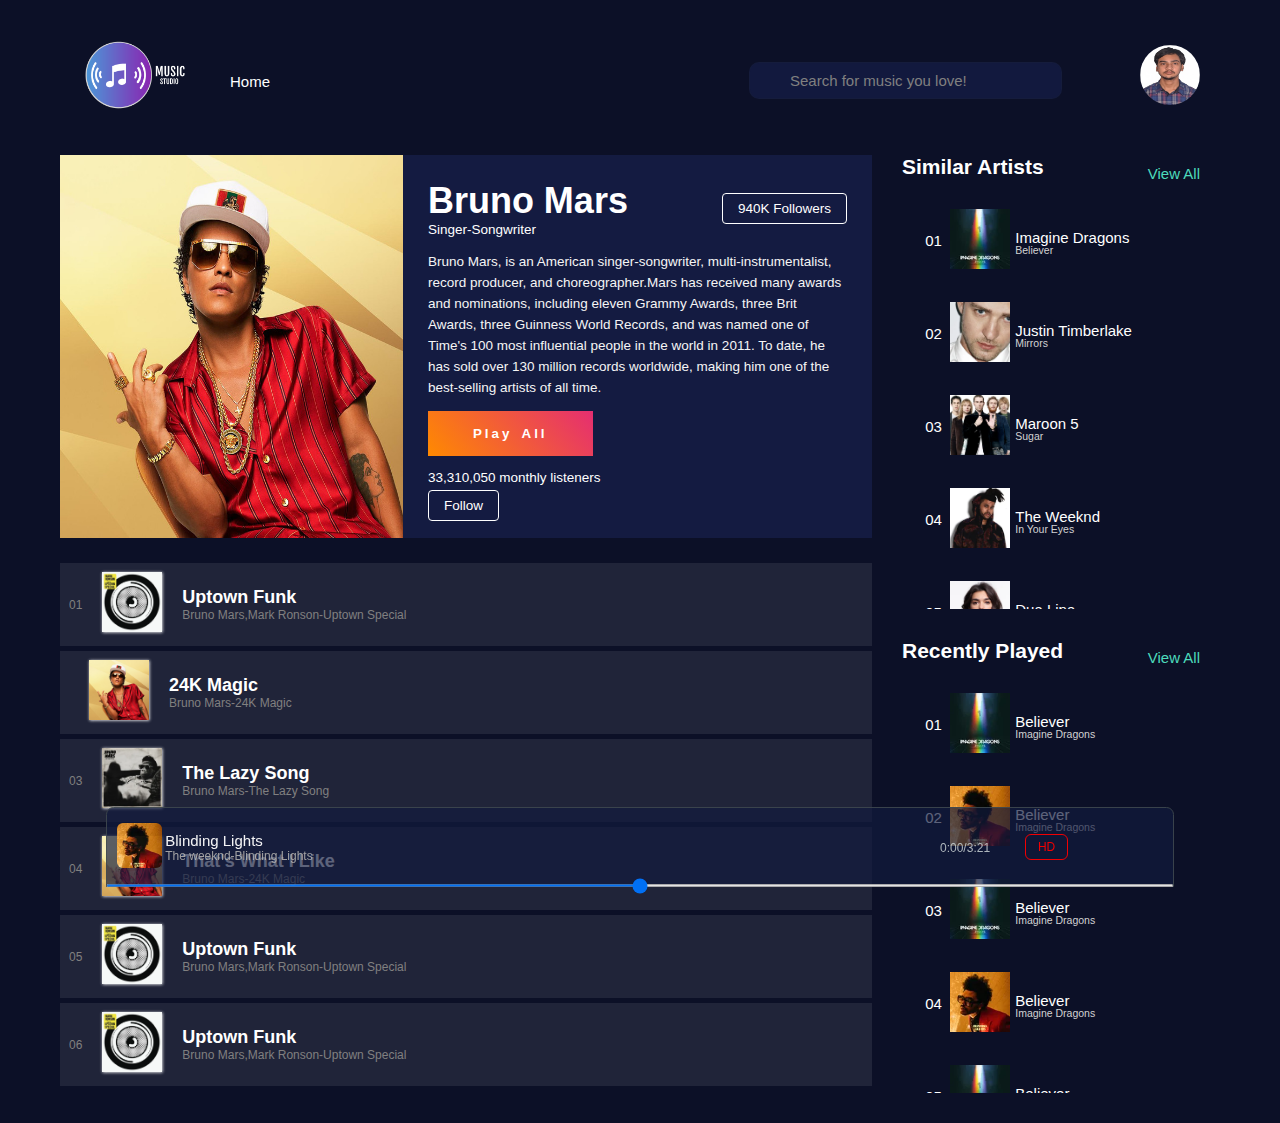
==== artist.html @ b2ff42dd "final-commit" ====
<!DOCTYPE html>
<html lang="en">

<head>
  <meta charset="UTF-8" />
  <meta name="viewport" content="width=device-width, initial-scale=1.0 minimum-scale=1.0" />
  <link rel="stylesheet" href="https://use.fontawesome.com/releases/v5.7.1/css/all.css"
    integrity="sha384-fnmOCqbTlWIlj8LyTjo7mOUStjsKC4pOpQbqyi7RrhN7udi9RwhKkMHpvLbHG9Sr" crossorigin="anonymous" />
  <link rel="stylesheet" href="artistStyle.css" />

  <title>Artist Page</title>
</head>

<body>
  <header>
    <nav>
      <div class="nav-main">
        <div class="nav-content">
          <div class="nav-first-item">
            <div class="nav-logo">
              <a href="./home.html">
                <img src="./assets/logomain.png" alt="" /></a>
            </div>
            <div class="nav-favour">
              <a href="./home.html">Home</a>
            </div>
          </div>
          <div class="nav-second-item">
            <div class="nav-search">
              <div class="search-magnify-icon">
                <i class="fas fa-search"></i>
              </div>
              <div class="search-microphone-icon">
                <i class="fas fa-microphone"></i>
              </div>
              <input type="text" placeholder="Search for music you love!" />
            </div>
            <div class="nav-notify"><i class="fas fa-bell"></i></div>
            <div class="nav-profile">
              <img src="./assets/profile.JPG" alt="" />
            </div>

          </div>
        </div>
      </div>
    </nav>
  </header>
  <div class="main-content">
    <main>

      <section class="main-carousel">

        <div class="artist-container">
          <div class="artist-image-container">
            <img src="./assets/brunoposter.jpeg" alt="">
          </div>

          <div class="artist-info-container">
            <div class="artist-info">
              <div class="artist-heading">
                <h1>Bruno Mars</h1>
                <span>Singer-Songwriter</span>
              </div>
              <div class="artist-follow">
                <span>940K Followers</span>
              </div>

            </div>
            <p>Bruno Mars, is an American singer-songwriter, multi-instrumentalist, record producer, and
              choreographer.Mars has received many awards and nominations, including eleven Grammy Awards, three Brit
              Awards, three
              Guinness World Records, and was named one of Time's 100 most influential people in the world in 2011.
              To date, he has sold over 130 million records worldwide,
              making him one of the best-selling artists of all time.</p>

            <div class="artist-start">
              <div class="play-artist">
                <button type="submit">Play All</button>
                <p>33,310,050 monthly listeners</p>
              </div>
              <div class="follow-btn">
                <span>Follow</span>
              </div>

            </div>


          </div>
        </div>






      </section>
      <div class="scroll">
        <section class="music-list">

          <div class="music-list-container">
            <ul>
              <li>
                <div class="music-item-container">
                  <div class="song-no">
                    <span>01</span>
                  </div>
                  <div class="poster">
                    <img src="./assets/uptown.jpeg" alt="">
                  </div>
                  <div class="info">
                    <h4>Uptown Funk</h4>
                    <p>Bruno Mars,Mark Ronson-Uptown Special</p>
                  </div>
                  <div class="artist-use">

                    <span>
                      <i class="far fa-heart"></i>
                    </span>
                    <span>
                      <i class="fas fa-plus"></i>
                    </span>
                    <span>
                      <i class="fas fa-download"></i>
                    </span>

                  </div>
                </div>
              </li>

              <li>
                <div class="music-item-container">
                  <div class="song-no">
                    <span><i class="fas fa-pause"></i></span>
                  </div>
                  <div class="poster">
                    <img src="./assets/brunoposter.jpeg" alt="">
                  </div>
                  <div class="info">
                    <h4>24K Magic</h4>
                    <p>Bruno Mars-24K Magic</p>
                  </div>
                  <div class="artist-use">

                    <span>
                      <i class="far fa-heart"></i>
                    </span>
                    <span>
                      <i class="fas fa-plus"></i>
                    </span>
                    <span>
                      <i class="fas fa-download"></i>
                    </span>

                  </div>
                </div>
              </li>

              <li>
                <div class="music-item-container">
                  <div class="song-no">
                    <span>03</span>
                  </div>
                  <div class="poster">
                    <img src="./assets/lazy.jpeg" alt="">
                  </div>
                  <div class="info">
                    <h4>The Lazy Song</h4>
                    <p>Bruno Mars-The Lazy Song</p>
                  </div>
                  <div class="artist-use">

                    <span>
                      <i class="far fa-heart"></i>
                    </span>
                    <span>
                      <i class="fas fa-plus"></i>
                    </span>
                    <span>
                      <i class="fas fa-download"></i>
                    </span>

                  </div>
                </div>
              </li>
              <li>
                <div class="music-item-container">
                  <div class="song-no">
                    <span>04</span>
                  </div>
                  <div class="poster">
                    <img src="./assets/brunoposter.jpeg" alt="">
                  </div>
                  <div class="info">
                    <h4>That's What I Like</h4>
                    <p>Bruno Mars-24K Magic</p>
                  </div>
                  <div class="artist-use">

                    <span>
                      <i class="far fa-heart"></i>
                    </span>
                    <span>
                      <i class="fas fa-plus"></i>
                    </span>
                    <span>
                      <i class="fas fa-download"></i>
                    </span>

                  </div>
                </div>
              </li>
              <li>
                <div class="music-item-container">
                  <div class="song-no">
                    <span>05</span>
                  </div>
                  <div class="poster">
                    <img src="./assets/uptown.jpeg" alt="">
                  </div>
                  <div class="info">
                    <h4>Uptown Funk</h4>
                    <p>Bruno Mars,Mark Ronson-Uptown Special</p>
                  </div>
                  <div class="artist-use">

                    <span>
                      <i class="far fa-heart"></i>
                    </span>
                    <span>
                      <i class="fas fa-plus"></i>
                    </span>
                    <span>
                      <i class="fas fa-download"></i>
                    </span>

                  </div>
                </div>
              </li>
              <li>
                <div class="music-item-container">
                  <div class="song-no">
                    <span>06</span>
                  </div>
                  <div class="poster">
                    <img src="./assets/uptown.jpeg" alt="">
                  </div>
                  <div class="info">
                    <h4>Uptown Funk</h4>
                    <p>Bruno Mars,Mark Ronson-Uptown Special</p>
                  </div>
                  <div class="artist-use">

                    <span>
                      <i class="far fa-heart"></i>
                    </span>
                    <span>
                      <i class="fas fa-plus"></i>
                    </span>
                    <span>
                      <i class="fas fa-download"></i>
                    </span>

                  </div>
                </div>
              </li>
              <li>
                <div class="music-item-container">
                  <div class="song-no">
                    <span>07</span>
                  </div>
                  <div class="poster">
                    <img src="./assets/uptown.jpeg" alt="">
                  </div>
                  <div class="info">
                    <h4>Uptown Funk</h4>
                    <p>Bruno Mars,Mark Ronson-Uptown Special</p>
                  </div>
                  <div class="artist-use">

                    <span>
                      <i class="far fa-heart"></i>
                    </span>
                    <span>
                      <i class="fas fa-plus"></i>
                    </span>
                    <span>
                      <i class="fas fa-download"></i>
                    </span>

                  </div>
                </div>
              </li>
              <li>
                <div class="music-item-container">
                  <div class="song-no">
                    <span>08</span>
                  </div>
                  <div class="poster">
                    <img src="./assets/uptown.jpeg" alt="">
                  </div>
                  <div class="info">
                    <h4>Uptown Funk</h4>
                    <p>Bruno Mars,Mark Ronson-Uptown Special</p>
                  </div>
                  <div class="artist-use">

                    <span>
                      <i class="far fa-heart"></i>
                    </span>
                    <span>
                      <i class="fas fa-plus"></i>
                    </span>
                    <span>
                      <i class="fas fa-download"></i>
                    </span>

                  </div>
                </div>
              </li>
              <li>
                <div class="music-item-container">
                  <div class="song-no">
                    <span>09</span>
                  </div>
                  <div class="poster">
                    <img src="./assets/uptown.jpeg" alt="">
                  </div>
                  <div class="info">
                    <h4>Uptown Funk</h4>
                    <p>Bruno Mars,Mark Ronson-Uptown Special</p>
                  </div>
                  <div class="artist-use">

                    <span>
                      <i class="far fa-heart"></i>
                    </span>
                    <span>
                      <i class="fas fa-plus"></i>
                    </span>
                    <span>
                      <i class="fas fa-download"></i>
                    </span>

                  </div>
                </div>
              </li>
              <li>
                <div class="music-item-container">
                  <div class="song-no">
                    <span>10</span>
                  </div>
                  <div class="poster">
                    <img src="./assets/uptown.jpeg" alt="">
                  </div>
                  <div class="info">
                    <h4>Uptown Funk</h4>
                    <p>Bruno Mars,Mark Ronson-Uptown Special</p>
                  </div>
                  <div class="artist-use">

                    <span>
                      <i class="far fa-heart"></i>
                    </span>
                    <span>
                      <i class="fas fa-plus"></i>
                    </span>
                    <span>
                      <i class="fas fa-download"></i>
                    </span>

                  </div>
                </div>
              </li>
              <li>
                <div class="music-item-container">
                  <div class="song-no">
                    <span>11</span>
                  </div>
                  <div class="poster">
                    <img src="./assets/uptown.jpeg" alt="">
                  </div>
                  <div class="info">
                    <h4>Uptown Funk</h4>
                    <p>Bruno Mars,Mark Ronson-Uptown Special</p>
                  </div>
                  <div class="artist-use">

                    <span>
                      <i class="far fa-heart"></i>
                    </span>
                    <span>
                      <i class="fas fa-plus"></i>
                    </span>
                    <span>
                      <i class="fas fa-download"></i>
                    </span>

                  </div>
                </div>
              </li>
              <li>
                <div class="music-item-container">
                  <div class="song-no">
                    <span>12</span>
                  </div>
                  <div class="poster">
                    <img src="./assets/uptown.jpeg" alt="">
                  </div>
                  <div class="info">
                    <h4>Uptown Funk</h4>
                    <p>Bruno Mars,Mark Ronson-Uptown Special</p>
                  </div>
                  <div class="artist-use">

                    <span>
                      <i class="far fa-heart"></i>
                    </span>
                    <span>
                      <i class="fas fa-plus"></i>
                    </span>
                    <span>
                      <i class="fas fa-download"></i>
                    </span>

                  </div>
                </div>
              </li>
              <li>
                <div class="music-item-container">
                  <div class="song-no">
                    <span>13</span>
                  </div>
                  <div class="poster">
                    <img src="./assets/uptown.jpeg" alt="">
                  </div>
                  <div class="info">
                    <h4>Uptown Funk</h4>
                    <p>Bruno Mars,Mark Ronson-Uptown Special</p>
                  </div>
                  <div class="artist-use">

                    <span>
                      <i class="far fa-heart"></i>
                    </span>
                    <span>
                      <i class="fas fa-plus"></i>
                    </span>
                    <span>
                      <i class="fas fa-download"></i>
                    </span>

                  </div>
                </div>
              </li>
              <li>
                <div class="music-item-container">
                  <div class="song-no">
                    <span>14</span>
                  </div>
                  <div class="poster">
                    <img src="./assets/uptown.jpeg" alt="">
                  </div>
                  <div class="info">
                    <h4>Uptown Funk</h4>
                    <p>Bruno Mars,Mark Ronson-Uptown Special</p>
                  </div>
                  <div class="artist-use">

                    <span>
                      <i class="far fa-heart"></i>
                    </span>
                    <span>
                      <i class="fas fa-plus"></i>
                    </span>
                    <span>
                      <i class="fas fa-download"></i>
                    </span>

                  </div>
                </div>
              </li>

            </ul>

          </div>
        </section>
      </div>
    </main>

    <aside>
      <section class="music-queue">
        <div class="queue-container">
          <div class="queue-heading">Similar Artists</div>
          <div class="queue-sub-heading">
            <span>View All</span>
            <span id="queue-menu"><i class="fas fa-chevron-down"></i></span>
            <div class="queue-options">
              <ul>
                <li><span>Playlists</span></li>
                <li><span>Favourite Songs</span></li>
              </ul>
            </div>
          </div>

          <div class="queue-cards-container">
            <ul>
              <li>
                <div class="card-item-container">
                  <div class="card-first-part">
                    <span>01</span>
                    <span><img src="./assets/player1.jpeg" alt="" /></span>
                    <span class="title">Imagine Dragons</span>
                    <span class="sub-title">Believer</span>
                  </div>
                  <div class="card-second-part">
                    <span class="like"><i class="fas fa-ellipsis-h"></i></span>
                  </div>
                </div>
              </li>
              <li>
                <div class="card-item-container">
                  <div class="card-first-part">
                    <span>02</span>
                    <span><img src="./assets/artist8.jpeg" alt="" /></span>
                    <span class="title">Justin Timberlake</span>
                    <span class="sub-title">Mirrors</span>
                  </div>
                  <div class="card-second-part">
                    <span class="like"><i class="fas fa-ellipsis-h"></i></span>
                  </div>
                </div>
              </li>
              <li>
                <div class="card-item-container">
                  <div class="card-first-part">
                    <span>03</span>
                    <span><img src="./assets/maroon.jpeg" alt="" /></span>
                    <span class="title">Maroon 5</span>
                    <span class="sub-title">Sugar</span>
                  </div>
                  <div class="card-second-part">
                    <span class="like"><i class="fas fa-ellipsis-h"></i></span>
                  </div>
                </div>
              </li>
              <li>
                <div class="card-item-container">
                  <div class="card-first-part">
                    <span>04</span>
                    <span><img src="./assets/weekend.jpeg" alt="" /></span>
                    <span class="title">The Weeknd</span>
                    <span class="sub-title">In Your Eyes</span>
                  </div>
                  <div class="card-second-part">
                    <span class="like"><i class="fas fa-ellipsis-h"></i></span>
                  </div>
                </div>
              </li>
              <li>
                <div class="card-item-container">
                  <div class="card-first-part">
                    <span>05</span>
                    <span><img src="./assets/dua.jpeg" alt="" /></span>
                    <span class="title">Dua Lipa</span>
                    <span class="sub-title">One Kiss</span>
                  </div>
                  <div class="card-second-part">
                    <span class="like"><i class="fas fa-ellipsis-h"></i></span>
                  </div>
                </div>
              </li>
              <li>
                <div class="card-item-container">
                  <div class="card-first-part">
                    <span>05</span>
                    <span><img src="./assets/player1.jpeg" alt="" /></span>
                    <span class="title">Believer</span>
                    <span class="sub-title">Imagine Dragons</span>
                  </div>
                  <div class="card-second-part">
                    <span class="like"><i class="fas fa-ellipsis-h"></i></span>
                  </div>
                </div>
              </li>
              <li>
                <div class="card-item-container">
                  <div class="card-first-part">
                    <span>05</span>
                    <span><img src="./assets/player1.jpeg" alt="" /></span>
                    <span class="title">Believer</span>
                    <span class="sub-title">Imagine Dragons</span>
                  </div>
                  <div class="card-second-part">
                    <span class="like"><i class="fas fa-ellipsis-h"></i></i></span>
                  </div>
                </div>
              </li>
              <li>
                <div class="card-item-container">
                  <div class="card-first-part">
                    <span>05</span>
                    <span><img src="./assets/player1.jpeg" alt="" /></span>
                    <span class="title">Believer</span>
                    <span class="sub-title">Imagine Dragons</span>
                  </div>
                  <div class="card-second-part">
                    <span class="like"><i class="fas fa-ellipsis-h"></i></span>
                  </div>
                </div>
              </li>
            </ul>
          </div>
        </div>

        <div class="queue-container">
          <div class="queue-heading">Recently Played</div>
          <div class="queue-sub-heading">
            <span>View All</span>
            <span id="queue-menu"><i class="fas fa-chevron-down"></i></span>
            <div class="queue-options">
              <ul>
                <li><span>Playlists</span></li>
                <li><span>Favourite Songs</span></li>
              </ul>
            </div>
          </div>

          <div class="queue-cards-container">
            <ul>
              <li>
                <div class="card-item-container">
                  <div class="card-first-part">
                    <span>01</span>
                    <span><img src="./assets/player1.jpeg" alt="" /></span>
                    <span class="title">Believer</span>
                    <span class="sub-title">Imagine Dragons</span>
                  </div>
                  <div class="card-second-part">
                    <span class="like"><i class="far fa-heart"></i></span>
                  </div>
                </div>
              </li>
              <li>
                <div class="card-item-container">
                  <div class="card-first-part">
                    <span>02</span>
                    <span><img src="./assets/player2.jpeg" alt="" /></span>
                    <span class="title">Believer</span>
                    <span class="sub-title">Imagine Dragons</span>
                  </div>
                  <div class="card-second-part">
                    <span class="like"><i class="far fa-heart"></i></span>
                  </div>
                </div>
              </li>
              <li>
                <div class="card-item-container">
                  <div class="card-first-part">
                    <span>03</span>
                    <span><img src="./assets/player1.jpeg" alt="" /></span>
                    <span class="title">Believer</span>
                    <span class="sub-title">Imagine Dragons</span>
                  </div>
                  <div class="card-second-part">
                    <span class="like"><i class="far fa-heart"></i></span>
                  </div>
                </div>
              </li>
              <li>
                <div class="card-item-container">
                  <div class="card-first-part">
                    <span>04</span>
                    <span><img src="./assets/player2.jpeg" alt="" /></span>
                    <span class="title">Believer</span>
                    <span class="sub-title">Imagine Dragons</span>
                  </div>
                  <div class="card-second-part">
                    <span class="like"><i class="far fa-heart"></i></span>
                  </div>
                </div>
              </li>
              <li>
                <div class="card-item-container">
                  <div class="card-first-part">
                    <span>05</span>
                    <span><img src="./assets/player1.jpeg" alt="" /></span>
                    <span class="title">Believer</span>
                    <span class="sub-title">Imagine Dragons</span>
                  </div>
                  <div class="card-second-part">
                    <span class="like"><i class="far fa-heart"></i></span>
                  </div>
                </div>
              </li>
              <li>
                <div class="card-item-container">
                  <div class="card-first-part">
                    <span>05</span>
                    <span><img src="./assets/player1.jpeg" alt="" /></span>
                    <span class="title">Believer</span>
                    <span class="sub-title">Imagine Dragons</span>
                  </div>
                  <div class="card-second-part">
                    <span class="like"><i class="far fa-heart"></i></span>
                  </div>
                </div>
              </li>
              <li>
                <div class="card-item-container">
                  <div class="card-first-part">
                    <span>05</span>
                    <span><img src="./assets/player1.jpeg" alt="" /></span>
                    <span class="title">Believer</span>
                    <span class="sub-title">Imagine Dragons</span>
                  </div>
                  <div class="card-second-part">
                    <span class="like"><i class="far fa-heart"></i></span>
                  </div>
                </div>
              </li>
              <li>
                <div class="card-item-container">
                  <div class="card-first-part">
                    <span>05</span>
                    <span><img src="./assets/player1.jpeg" alt="" /></span>
                    <span class="title">Believer</span>
                    <span class="sub-title">Imagine Dragons</span>
                  </div>
                  <div class="card-second-part">
                    <span class="like"><i class="far fa-heart"></i></span>
                  </div>
                </div>
              </li>
            </ul>
          </div>
        </div>
      </section>
    </aside>

    <div class="music-player" id="dispclick">
      <div class="music-player-container">
        <div class="music-player-start">
          <div class="player-poster">
            <img src="./assets/player2.jpeg" alt="" />
          </div>
          <div class="music-name">
            <span>Blinding Lights</span>
            <span id="ply-music-sb-head">The weeknd-Blinding Lights</span>
          </div>
        </div>
        <div class="music-player-control-container">
          <div class="player-controls">
            <span class="shuffle">
              <i class="fas fa-random"></i>
            </span>
            <span class="previous">
              <i class="fas fa-step-backward"></i>
            </span>
            <span class="pause-player-btn">
              <i class="fas fa-play-circle"></i>
            </span>
            <span class="next">
              <i class="fas fa-step-forward"></i>
            </span>
            <span class="repeat"> </span>
          </div>
        </div>

        <div class="music-player-end">
          <div class="music-duration">
            <span>0:00/3:21</span>
          </div>
          <div class="music-quality">
            <span>HD</span>
          </div>

          <div class="music-volume">
            <input type="range" min="0" max="100" step="1" id="slider" />
            <div class="btn-volume"><i class="fas fa-volume-up"></i></div>
          </div>
          <div class="ply-music-queue">
            <a href="#hidden-playlist">
              <i class="fas fa-list-ul"></i>
            </a>
          </div>
        </div>
      </div>

      <div class="seek-div">
        <input type="range" id="music-progress" class="music-seek-bar" min="0" max="100" />
      </div>
    </div>

    <div class="queue-hidden-playlist" id="hidden-playlist">
      <div class="close-queue">
        <a href="#">
          <i class="far fa-times-circle"></i>
        </a>

      </div>

      <div class="queue-container">
        <div class="queue-heading">Similar Artists</div>
        <div class="queue-sub-heading">
          <span>View All</span>
          <span id="queue-menu"><i class="fas fa-chevron-down"></i></span>
          <div class="queue-options">
            <ul>
              <li><span>Playlists</span></li>
              <li><span>Favourite Songs</span></li>
            </ul>
          </div>
        </div>

        <div class="queue-cards-container">
          <ul>
            <li>
              <div class="card-item-container">
                <div class="card-first-part">
                  <span>01</span>
                  <span><img src="./assets/artist8.jpeg" alt="" /></span>
                  <span class="title">Justin Timberlake</span>
                  <span class="sub-title">Mirrors</span>
                </div>
                <div class="card-second-part">
                  <span class="like"><i class="fas fa-ellipsis-h"></i></span>
                </div>
              </div>
            </li>
            <li>
              <div class="card-item-container">
                <div class="card-first-part">
                  <span>02</span>
                  <span><img src="./assets/player2.jpeg" alt="" /></span>
                  <span class="title">The Weeknd</span>
                  <span class="sub-title">Blinding Lights</span>
                </div>
                <div class="card-second-part">
                  <span class="like"><i class="fas fa-ellipsis-h"></i></span>
                </div>
              </div>
            </li>
            <li>
              <div class="card-item-container">
                <div class="card-first-part">
                  <span>03</span>
                  <span><img src="./assets/player1.jpeg" alt="" /></span>
                  <span class="title">Imagine Dragons</span>
                  <span class="sub-title">Believer</span>
                </div>
                <div class="card-second-part">
                  <span class="like"><i class="fas fa-ellipsis-h"></i></span>
                </div>
              </div>
            </li>
            <li>
              <div class="card-item-container">
                <div class="card-first-part">
                  <span>04</span>
                  <span><img src="./assets/player2.jpeg" alt="" /></span>
                  <span class="title">Believer</span>
                  <span class="sub-title">Imagine Dragons</span>
                </div>
                <div class="card-second-part">
                  <span class="like"><i class="fas fa-ellipsis-h"></i></span>
                </div>
              </div>
            </li>
            <li>
              <div class="card-item-container">
                <div class="card-first-part">
                  <span>05</span>
                  <span><img src="./assets/player1.jpeg" alt="" /></span>
                  <span class="title">Believer</span>
                  <span class="sub-title">Imagine Dragons</span>
                </div>
                <div class="card-second-part">
                  <span class="like"><i class="fas fa-ellipsis-h"></i></span>
                </div>
              </div>
            </li>
            <li>
              <div class="card-item-container">
                <div class="card-first-part">
                  <span>05</span>
                  <span><img src="./assets/player1.jpeg" alt="" /></span>
                  <span class="title">Believer</span>
                  <span class="sub-title">Imagine Dragons</span>
                </div>
                <div class="card-second-part">
                  <span class="like"><i class="fas fa-ellipsis-h"></i></span>
                </div>
              </div>
            </li>
            <li>
              <div class="card-item-container">
                <div class="card-first-part">
                  <span>05</span>
                  <span><img src="./assets/player1.jpeg" alt="" /></span>
                  <span class="title">Believer</span>
                  <span class="sub-title">Imagine Dragons</span>
                </div>
                <div class="card-second-part">
                  <span class="like"><i class="fas fa-ellipsis-h"></i></i></span>
                </div>
              </div>
            </li>
            <li>
              <div class="card-item-container">
                <div class="card-first-part">
                  <span>05</span>
                  <span><img src="./assets/player1.jpeg" alt="" /></span>
                  <span class="title">Believer</span>
                  <span class="sub-title">Imagine Dragons</span>
                </div>
                <div class="card-second-part">
                  <span class="like"><i class="fas fa-ellipsis-h"></i></span>
                </div>
              </div>
            </li>
          </ul>
        </div>
      </div>
      <div class="close-queue">
        <a href="#">
          <i class="far fa-times-circle"></i>
        </a>

      </div>
      <div class="queue-container">
        <div class="queue-heading">Recently Played</div>
        <div class="queue-sub-heading">
          <span>View All</span>
          <span id="queue-menu"><i class="fas fa-chevron-down"></i></span>
          <div class="queue-options">
            <ul>
              <li><span>Playlists</span></li>
              <li><span>Favourite Songs</span></li>
            </ul>
          </div>
        </div>

        <div class="queue-cards-container">
          <ul>
            <li>
              <div class="card-item-container">
                <div class="card-first-part">
                  <span>01</span>
                  <span><img src="./assets/player1.jpeg" alt="" /></span>
                  <span class="title">Believer</span>
                  <span class="sub-title">Imagine Dragons</span>
                </div>
                <div class="card-second-part">
                  <span class="like"><i class="far fa-heart"></i></span>
                </div>
              </div>
            </li>
            <li>
              <div class="card-item-container">
                <div class="card-first-part">
                  <span>02</span>
                  <span><img src="./assets/player2.jpeg" alt="" /></span>
                  <span class="title">Believer</span>
                  <span class="sub-title">Imagine Dragons</span>
                </div>
                <div class="card-second-part">
                  <span class="like"><i class="far fa-heart"></i></span>
                </div>
              </div>
            </li>
            <li>
              <div class="card-item-container">
                <div class="card-first-part">
                  <span>03</span>
                  <span><img src="./assets/player1.jpeg" alt="" /></span>
                  <span class="title">Believer</span>
                  <span class="sub-title">Imagine Dragons</span>
                </div>
                <div class="card-second-part">
                  <span class="like"><i class="far fa-heart"></i></span>
                </div>
              </div>
            </li>
            <li>
              <div class="card-item-container">
                <div class="card-first-part">
                  <span>04</span>
                  <span><img src="./assets/player2.jpeg" alt="" /></span>
                  <span class="title">Believer</span>
                  <span class="sub-title">Imagine Dragons</span>
                </div>
                <div class="card-second-part">
                  <span class="like"><i class="far fa-heart"></i></span>
                </div>
              </div>
            </li>
            <li>
              <div class="card-item-container">
                <div class="card-first-part">
                  <span>05</span>
                  <span><img src="./assets/player1.jpeg" alt="" /></span>
                  <span class="title">Believer</span>
                  <span class="sub-title">Imagine Dragons</span>
                </div>
                <div class="card-second-part">
                  <span class="like"><i class="far fa-heart"></i></span>
                </div>
              </div>
            </li>
            <li>
              <div class="card-item-container">
                <div class="card-first-part">
                  <span>05</span>
                  <span><img src="./assets/player1.jpeg" alt="" /></span>
                  <span class="title">Believer</span>
                  <span class="sub-title">Imagine Dragons</span>
                </div>
                <div class="card-second-part">
                  <span class="like"><i class="far fa-heart"></i></span>
                </div>
              </div>
            </li>
            <li>
              <div class="card-item-container">
                <div class="card-first-part">
                  <span>05</span>
                  <span><img src="./assets/player1.jpeg" alt="" /></span>
                  <span class="title">Believer</span>
                  <span class="sub-title">Imagine Dragons</span>
                </div>
                <div class="card-second-part">
                  <span class="like"><i class="far fa-heart"></i></span>
                </div>
              </div>
            </li>
            <li>
              <div class="card-item-container">
                <div class="card-first-part">
                  <span>05</span>
                  <span><img src="./assets/player1.jpeg" alt="" /></span>
                  <span class="title">Believer</span>
                  <span class="sub-title">Imagine Dragons</span>
                </div>
                <div class="card-second-part">
                  <span class="like"><i class="far fa-heart"></i></span>
                </div>
              </div>
            </li>
          </ul>
        </div>
      </div>
    </div>
</body>

</html>
---- artistStyle.css ----
html {
  font-size: 30px;
}

body {
  margin: 0px 30px;
  padding: 0px 30px;
  font-family: Roboto, sans-serif;
  font-size: 30px;
  box-sizing: border-box;
  background-color: #0c1027;
}

.nav-main {
  height: 85px;
  width: 100%;
  margin-bottom: 70px;
}

.nav-content {
  display: flex;
  align-items: center;
  justify-content: space-between;
}
.nav-first-item {
  display: flex;
  align-items: center;
  justify-content: space-evenly;
}

.nav-second-item {
  display: flex;
  align-items: center;
  justify-content: space-evenly;
}

.main-content {
  display: flex;
  flex-direction: row;
  justify-content: space-evenly;
}

main {
  width: 70%;
  display: flex;
  flex-direction: column;
}

aside {
  width: 30%;
}

.scroll {
  overflow-y: scroll;
}

.scroll::-webkit-scrollbar {
  display: none;
}

.queue-cards-container::-webkit-scrollbar {
  display: none;
}

section {
  margin-bottom: 25px;
}

.main-carousel {
  box-sizing: border-box;
  color: white;
  background-color: #141b41;
  display: flex;
}

.artist-container {
  height: 100%;
  width: 100%;
  display: flex;
}

.artist-image-container {
  flex-basis: 45%;
}

.artist-image-container img {
  height: 100%;
  width: 100%;
}

.artist-info-container {
  display: flex;
  flex-direction: column;
  justify-content: space-around;
  flex-basis: 55%;
  font-size: 0.45rem;
  padding: 25px;
}

.artist-info-container > p {
  color: whitesmoke;
  line-height: 0.7rem;
}

.artist-info {
  display: flex;
  align-items: center;
  justify-content: space-between;
}

.artist-heading {
  display: flex;
  flex-direction: column;
}

.artist-heading h1 {
  margin: 0;

  font-weight: 900;
  font-size: 1.2rem;
}

.artist-follow {
  display: flex;
  border: 1px solid white;
  padding: 7px 15px;
  border-radius: 4px;
}

.artist-start .follow-btn span {
  border: 1px solid white;
  padding: 7px 15px;
  border-radius: 4px;
}

.artist-start .play-artist button {
  border: transparent;

  background: linear-gradient(50deg, #ff8a00, #e52e71);
  padding: 0.5rem 1.5rem;
  color: white;
  font-weight: 600;
  word-spacing: 0.1rem;
  letter-spacing: 0.1rem;
  cursor: pointer;
}

.music-list {
  height: 500px;
  color: white;
  font-size: 0.6rem;
}
.music-list-container ul li {
  background-color: #202439;
  margin-bottom: 5px;
}
.music-list-container ul {
  margin: 0;
  padding: 0;
  list-style: none;
}
.music-item-container {
  display: flex;
  justify-content: space-between;
  align-items: center;
  padding: 0.3rem;
}

.music-item-container .poster img {
  height: 2rem;
  width: 2rem;
  box-shadow: 0 0 3px 0.5px white;
}

.music-item-container .poster,
.song-no {
  margin-right: 20px;
}

.music-item-container .info {
  flex-grow: 1;
}

.music-item-container h4,
.music-item-container p {
  margin: 0px;
}

.music-item-container h4 {
  font-weight: 900;
}

.music-item-container p,
.song-no {
  font-size: 0.4rem;
  color: grey;
}

.music-item-container .artist-use span {
  margin: 10px;
}

.queue-heading {
  color: white;
  margin-left: 30px;
  font-size: 0.7rem;
  font-weight: bold;
  margin-bottom: 15px;
}

.queue-container {
  position: relative;
}

.queue-sub-heading {
  font-size: 0.5rem;
  position: absolute;
  right: 10px;
  top: 10px;
  font-weight: 200;
  color: #4ddbbc;
}

.queue-options {
  background-color: white;
  height: 60px;
  width: 130px;
  position: absolute;
  z-index: 10;
  right: 20px;
  display: none;
  color: black;
}

.queue-options ul {
  list-style: none;
  margin: 5px;
  padding: 0;
}
.queue-options ul li {
  border-bottom: 1px solid grey;
  padding-bottom: 5px;
}

.queue-sub-heading:hover .queue-options {
  display: block;
}

.queue-options ul li:hover {
  background-color: #ddd;
}

#queue-menu {
  margin-left: 10px;
}

.queue-cards-container {
  height: 400px;
  overflow-y: scroll;
  margin-top: 30px;
  margin-bottom: 30px;
}

.card-item-container {
  display: flex;
  flex-wrap: wrap;
  justify-content: space-around;
  margin-bottom: 30px;
}

.queue-cards-container ul {
  list-style: none;
  margin: 0px 0px;
  padding: 0;
}

.card-first-part {
  position: relative;
}

.card-first-part span,
.card-second-part span {
  color: white;
  font-size: 0.5rem;
  vertical-align: middle;
}

.card-first-part .title {
  position: absolute;
  top: 20px;
  left: 90px;
  width: 200%;
}

.card-first-part .sub-title {
  font-size: 0.35rem;
  color: lightgrey;
  position: absolute;
  top: 35px;
  left: 90px;
  width: 100%;
}

.card-second-part {
  margin-left: 50px;
}

.card-first-part img {
  height: 60px;
  width: 60px;
}

.nav-first-item {
  display: flex;
  flex-direction: row;
  align-items: center;
  justify-content: space-between;
}

.nav-logo,
.nav-favour,
.nav-search,
.nav-notify,
.nav-profile {
  margin: 20px;
}
.nav-logo img {
  height: 110px;
  width: 110px;
}

.nav-favour a {
  color: white;
  text-decoration: none;
  font-size: 0.5rem;
  font-weight: 100;
  vertical-align: middle;
}

.nav-second-item {
  display: flex;

  align-items: center;
}

.nav-search {
  position: relative;

  margin-right: 75px;
}

.search-magnify-icon {
  position: absolute;
  vertical-align: middle;
  left: 5px;
}

.search-magnify-icon i {
  color: #f7f5f5;
  font-size: 0.5rem;
}

.search-microphone-icon {
  position: absolute;
  right: -50px;
  vertical-align: middle;
}

.search-microphone-icon i {
  color: #f7f5f5;
  font-size: 0.5rem;
}

.nav-search input {
  border: 1px solid rgba(40, 47, 54, 0.15);
  background-color: #12193e;
  font-size: 0.5rem;
  padding: 0 15px 0 40px;
  outline: none;
  border-radius: 10px;
  height: 35px;
  width: 100%;
  color: white;
}
.nav-search input::placeholder {
  color: grey;
}

.nav-notify {
  color: white;
  font-size: 0.7rem;
}

.nav-profile img {
  height: 2rem;
  width: 2rem;
  margin: auto;
  border-radius: 50%;
}

.music-player {
  position: fixed;
  width: 83.4%;

  z-index: 10;
  margin: 0 auto;
  left: 0;
  right: 0;
  bottom: 13px;
  opacity: 0.95;
  box-sizing: border-box;
}

.music-player-container {
  height: 80px;
  position: relative;
  display: flex;
  justify-content: space-around;
  box-sizing: border-box;
  border-radius: 0.25rem 0.25rem 0 0;
  background-color: rgba(18, 26, 63, 0.72);
  border: 0.5px solid #3d464d;
  font-size: 0.5rem;
  font-weight: 400;
}

.music-player-start {
  position: relative;
  padding: 0px 10px;
  display: flex;
  align-items: center;
  box-sizing: border-box;
  flex-grow: 1;
}

.player-poster img {
  width: 45px;
  height: 45px;
  border-radius: 0.2rem;
}

.music-name {
  color: white;
  margin-left: 3px;
}

#ply-music-sb-head {
  display: block;
  font-size: 0.4rem;
  color: darkgray;
}

.music-player-control-container {
  display: flex;
  justify-content: center;
  align-items: center;
  flex-grow: 2;
}

.player-controls {
  display: flex;
  align-items: center;
}

.music-player-control-container .player-controls .pause-player-btn {
  color: red;
  font-size: 1.5rem;
}

.shuffle,
.previous,
.next {
  color: white;
  font-size: 0.5rem;
  margin: 0 10px;
}

.music-player-end {
  display: flex;
  align-items: center;
  justify-content: space-evenly;
  flex-grow: 1;
}

.music-duration span {
  color: #b7c0c4;
  font-size: 0.4rem;
  vertical-align: middle;
}

.music-quality {
  color: red;
  font-size: 0.4rem;
  border: 0.1px solid red;
  padding: 5px 12px;

  border-radius: 0.2rem;
}

.music-volume {
  position: relative;
}

.music-volume input {
  position: absolute;
  margin: 0;
  padding: 0;
  top: -55px;
  left: -35px;
  display: none;
  border: 5px solid #0c1027;
  transition: 0s;
}

#slider {
  width: 80px;

  transform: rotate(-90deg);
}

.music-volume i {
  color: #b7c0c4;
  font-size: 0.5rem;
}

.music-volume:hover input {
  display: block;
}

.ply-music-queue i {
  vertical-align: middle;

  color: red;
  font-size: 0.5rem;
}

.music-seek-bar {
  position: absolute;
  left: 0px;
  right: 0px;
  bottom: 0;
  width: 100%;
  height: 0.1rem;
  background-color: transparent;
  margin: 0;
  padding: 0;
  cursor: pointer;
}

.queue-hidden-playlist {
  position: fixed;
  margin: auto;
  bottom: 100px;
  height: 72%;
  width: 60%;
  overflow-x: hidden;
  overflow-y: scroll;
  z-index: 100;
  background-color: rgba(18, 26, 63, 0.72);
  display: none;
}

.queue-hidden-playlist::-webkit-scrollbar {
  display: none;
}

#hidden-playlist:target {
  display: block;
}

.close-queue {
  margin: 5px;
}

.close-queue i {
  color: white;
}

.menu {
  background-color: white;
  z-index: 10;
  position: absolute;
  display: none;
  left: -125px;
  transition: all 2s ease;
  font-size: 0.4rem;
}

.menu ul {
  padding: 0px;
  margin: 5px;
  list-style: none;
}

.menu ul li {
  margin-bottom: 15px;
}
.menu li {
  padding-bottom: 5px;
  border-bottom: 1px solid grey;
}

.menu li span {
  margin-left: 5px;
}

.menu-main:hover .menu {
  height: 150px;
  width: 155px;
  display: block;
}

.menu ul li:hover {
  background-color: #ddd;
}

@media only screen and (max-width: 600px) {
  body {
    padding: 0;
    margin: 10px;
  }
  aside {
    display: none;
  }
  main {
    width: 100%;
  }

  .main-poster-item img {
    height: 90%;
    width: 320px;
  }

  .nav-main {
    height: 85px;
    width: 100%;
    margin-bottom: 200px;
  }

  .nav-content {
    flex-wrap: wrap;
    justify-content: space-evenly;
  }

  .music-player-container {
    font-size: 0.4rem;
  }

  .player-poster img {
    width: 40px;
    height: 40px;
  }

  #ply-music-sb-head {
    font-size: 0.3rem;
  }

  .music-player-control-container .player-controls .pause-player-btn {
    font-size: 1rem;
  }

  .music-quality,
  .music-volume,
  .music-duration,
  .shuffle {
    display: none;
  }

  .ply-music-queue i {
    font-size: 0.7rem;
    margin-right: 5px;
  }

  .queue-hidden-playlist {
    height: 60%;
    width: 95%;
  }

  .artist-container {
    flex-direction: column;
  }

  .artist-heading h1 {
    font-size: 1rem;
  }

  .music-list {
    font-size: 0.4rem;
  }

  .music-item-container .poster img {
    height: 1.5rem;
    width: 1.5rem;
  }

  .music-item-container .poster,
  .song-no {
    margin-right: 10px;
  }

  .music-item-container p,
  .song-no {
    font-size: 0.3rem;
  }

  .music-item-container .artist-use span {
    margin: 5px;
  }
}
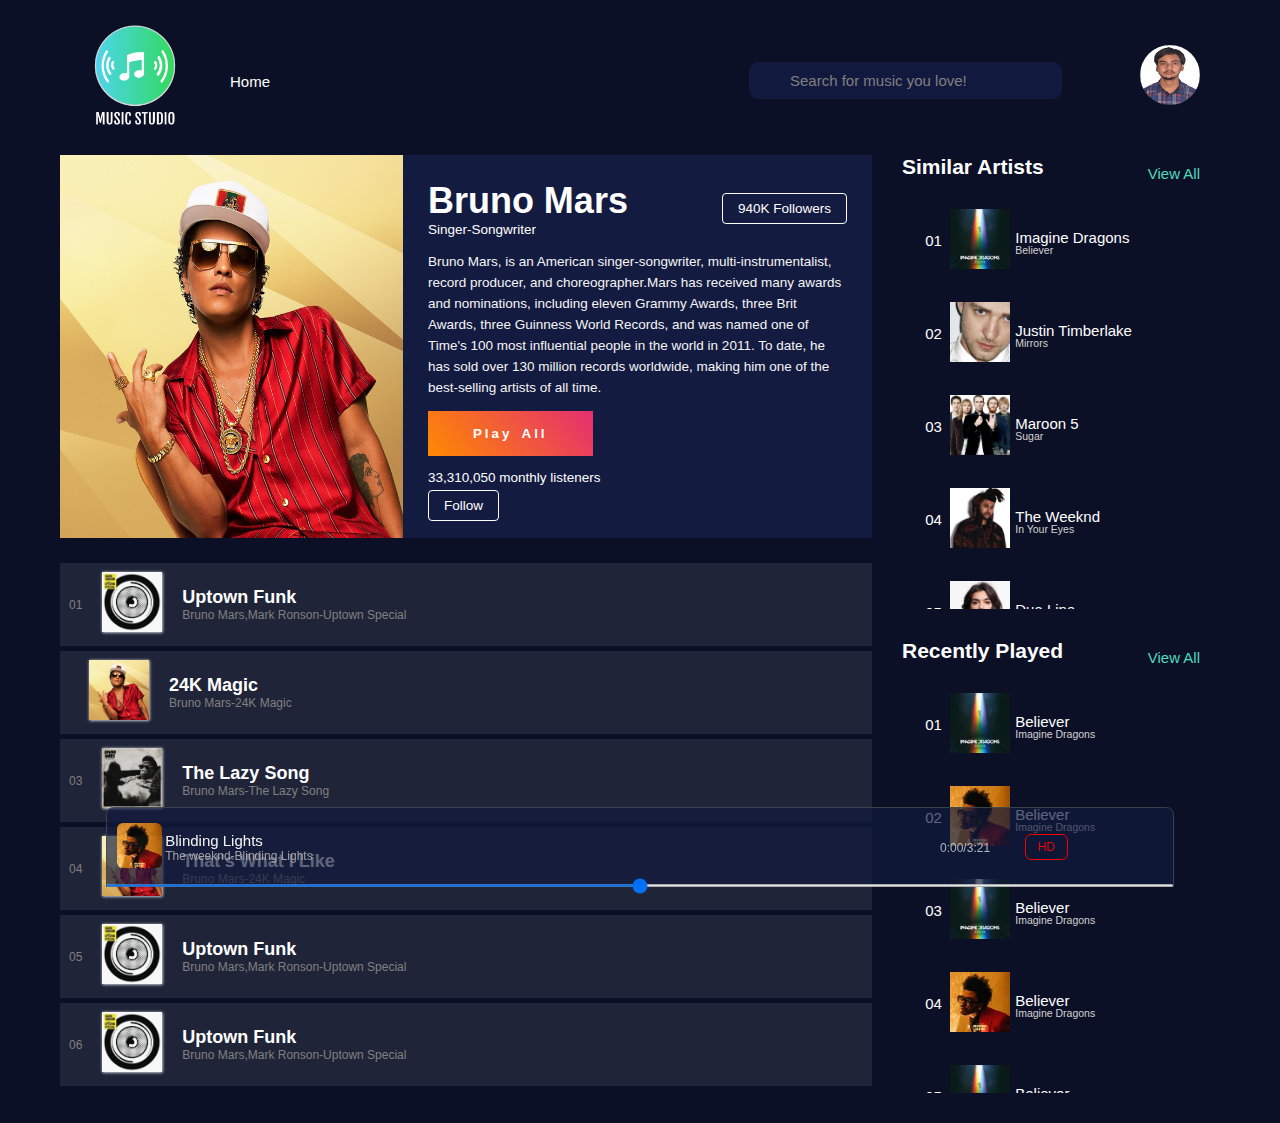
==== commit a5c82321: "fixed minor issue and added comments" ====
--- a/artist.html
+++ b/artist.html
@@ -2,6 +2,7 @@
 <html lang="en">
 
 <head>
+  <!-- link for font awesome icons and stylesheet link -->
   <meta charset="UTF-8" />
   <meta name="viewport" content="width=device-width, initial-scale=1.0 minimum-scale=1.0" />
   <link rel="stylesheet" href="https://use.fontawesome.com/releases/v5.7.1/css/all.css"
@@ -13,16 +14,17 @@
 
 <body>
   <header>
+    <!-- navbar starts here -->
     <nav>
       <div class="nav-main">
         <div class="nav-content">
           <div class="nav-first-item">
             <div class="nav-logo">
               <a href="./home.html">
-                <img src="./assets/logomain.png" alt="" /></a>
+                <img src="./assets/logo.png" alt="" /></a>
             </div>
             <div class="nav-favour">
-              <a href="./home.html">Home</a>
+              <a href="./index.html">Home</a>
             </div>
           </div>
           <div class="nav-second-item">
@@ -45,9 +47,10 @@
       </div>
     </nav>
   </header>
+  <!-- main content starts here -->
   <div class="main-content">
     <main>
-
+<!-- main artist info  section -->
       <section class="main-carousel">
 
         <div class="artist-container">
@@ -94,12 +97,15 @@
 
 
       </section>
+      <!-- scrollable section  -->
       <div class="scroll">
+        <!-- artist music list container -->
         <section class="music-list">
-
+<!-- artist music item list container -->
           <div class="music-list-container">
             <ul>
               <li>
+                <!-- artist music item container -->
                 <div class="music-item-container">
                   <div class="song-no">
                     <span>01</span>
@@ -128,6 +134,7 @@
               </li>
 
               <li>
+                 <!-- artist music item container -->
                 <div class="music-item-container">
                   <div class="song-no">
                     <span><i class="fas fa-pause"></i></span>
@@ -156,6 +163,7 @@
               </li>
 
               <li>
+                 <!-- artist music item container -->
                 <div class="music-item-container">
                   <div class="song-no">
                     <span>03</span>
@@ -183,6 +191,7 @@
                 </div>
               </li>
               <li>
+                 <!-- artist music item container -->
                 <div class="music-item-container">
                   <div class="song-no">
                     <span>04</span>
@@ -210,6 +219,7 @@
                 </div>
               </li>
               <li>
+                 <!-- artist music item container -->
                 <div class="music-item-container">
                   <div class="song-no">
                     <span>05</span>
@@ -237,6 +247,7 @@
                 </div>
               </li>
               <li>
+                 <!-- artist music item container -->
                 <div class="music-item-container">
                   <div class="song-no">
                     <span>06</span>
@@ -264,6 +275,7 @@
                 </div>
               </li>
               <li>
+                 <!-- artist music item container -->
                 <div class="music-item-container">
                   <div class="song-no">
                     <span>07</span>
@@ -291,6 +303,7 @@
                 </div>
               </li>
               <li>
+                 <!-- artist music item container -->
                 <div class="music-item-container">
                   <div class="song-no">
                     <span>08</span>
@@ -318,6 +331,7 @@
                 </div>
               </li>
               <li>
+                 <!-- artist music item container -->
                 <div class="music-item-container">
                   <div class="song-no">
                     <span>09</span>
@@ -345,6 +359,7 @@
                 </div>
               </li>
               <li>
+                 <!-- artist music item container -->
                 <div class="music-item-container">
                   <div class="song-no">
                     <span>10</span>
@@ -372,6 +387,7 @@
                 </div>
               </li>
               <li>
+                 <!-- artist music item container -->
                 <div class="music-item-container">
                   <div class="song-no">
                     <span>11</span>
@@ -399,6 +415,7 @@
                 </div>
               </li>
               <li>
+                 <!-- artist music item container -->
                 <div class="music-item-container">
                   <div class="song-no">
                     <span>12</span>
@@ -426,6 +443,7 @@
                 </div>
               </li>
               <li>
+                 <!-- artist music item container -->
                 <div class="music-item-container">
                   <div class="song-no">
                     <span>13</span>
@@ -453,6 +471,7 @@
                 </div>
               </li>
               <li>
+                 <!-- artist music item container -->
                 <div class="music-item-container">
                   <div class="song-no">
                     <span>14</span>
@@ -486,8 +505,9 @@
         </section>
       </div>
     </main>
-
+<!-- aside section starts here -->
     <aside>
+      <!-- music queue section -->
       <section class="music-queue">
         <div class="queue-container">
           <div class="queue-heading">Similar Artists</div>
@@ -501,7 +521,7 @@
               </ul>
             </div>
           </div>
-
+<!-- queue item container -->
           <div class="queue-cards-container">
             <ul>
               <li>
@@ -518,6 +538,7 @@
                 </div>
               </li>
               <li>
+                <!-- queue item container -->
                 <div class="card-item-container">
                   <div class="card-first-part">
                     <span>02</span>
@@ -611,7 +632,7 @@
             </ul>
           </div>
         </div>
-
+        <!-- recently played container -->
         <div class="queue-container">
           <div class="queue-heading">Recently Played</div>
           <div class="queue-sub-heading">
@@ -667,6 +688,7 @@
                 </div>
               </li>
               <li>
+                <!-- recenty played item container -->
                 <div class="card-item-container">
                   <div class="card-first-part">
                     <span>04</span>
@@ -736,7 +758,7 @@
         </div>
       </section>
     </aside>
-
+<!-- music player container -->
     <div class="music-player" id="dispclick">
       <div class="music-player-container">
         <div class="music-player-start">
@@ -1052,4 +1074,4 @@
     </div>
 </body>
 
-</html>+</html>
--- a/artistStyle.css
+++ b/artistStyle.css
@@ -1,7 +1,7 @@
 html {
   font-size: 30px;
 }
-
+/* body styling */
 body {
   margin: 0px 30px;
   padding: 0px 30px;
@@ -10,7 +10,7 @@
   box-sizing: border-box;
   background-color: #0c1027;
 }
-
+/* navbar styling */
 .nav-main {
   height: 85px;
   width: 100%;
@@ -33,13 +33,13 @@
   align-items: center;
   justify-content: space-evenly;
 }
-
+/* main page content styling */
 .main-content {
   display: flex;
   flex-direction: row;
   justify-content: space-evenly;
 }
-
+/* setting width of main and aside section */
 main {
   width: 70%;
   display: flex;
@@ -49,7 +49,7 @@
 aside {
   width: 30%;
 }
-
+/* setting scrollable feature */
 .scroll {
   overflow-y: scroll;
 }
@@ -65,14 +65,14 @@
 section {
   margin-bottom: 25px;
 }
-
+/* main artist Info styling and animations */
 .main-carousel {
   box-sizing: border-box;
   color: white;
   background-color: #141b41;
   display: flex;
 }
-
+/* artist container styling */
 .artist-container {
   height: 100%;
   width: 100%;
@@ -144,7 +144,7 @@
   letter-spacing: 0.1rem;
   cursor: pointer;
 }
-
+/* artist music list container styling */
 .music-list {
   height: 500px;
   color: white;
@@ -199,7 +199,7 @@
 .music-item-container .artist-use span {
   margin: 10px;
 }
-
+/* aside queue styling */
 .queue-heading {
   color: white;
   margin-left: 30px;
@@ -309,7 +309,7 @@
   height: 60px;
   width: 60px;
 }
-
+/* navbar item styling */
 .nav-first-item {
   display: flex;
   flex-direction: row;
@@ -397,7 +397,7 @@
   margin: auto;
   border-radius: 50%;
 }
-
+/* music player styling */
 .music-player {
   position: fixed;
   width: 83.4%;
@@ -449,7 +449,7 @@
   font-size: 0.4rem;
   color: darkgray;
 }
-
+/* music player controls styling */
 .music-player-control-container {
   display: flex;
   justify-content: center;
@@ -546,7 +546,7 @@
   padding: 0;
   cursor: pointer;
 }
-
+/*hidden queue styling */
 .queue-hidden-playlist {
   position: fixed;
   margin: auto;
@@ -613,7 +613,7 @@
 .menu ul li:hover {
   background-color: #ddd;
 }
-
+/* adjusting size of music player controls for small screens */
 @media only screen and (max-width: 600px) {
   body {
     padding: 0;
@@ -625,12 +625,12 @@
   main {
     width: 100%;
   }
-
+  /* main artist size adjust and animation adjust */
   .main-poster-item img {
     height: 90%;
     width: 320px;
   }
-
+  /* adjusting navbar items  */
   .nav-main {
     height: 85px;
     width: 100%;
@@ -641,7 +641,7 @@
     flex-wrap: wrap;
     justify-content: space-evenly;
   }
-
+  /* music player controls size adjust */
   .music-player-container {
     font-size: 0.4rem;
   }
@@ -665,7 +665,12 @@
   .shuffle {
     display: none;
   }
-
+  .previous,
+  .next,
+  .pause-player-btn {
+    font-size: 0.8rem;
+  }
+  /* music queue functionality adjust  */
   .ply-music-queue i {
     font-size: 0.7rem;
     margin-right: 5px;
@@ -675,7 +680,7 @@
     height: 60%;
     width: 95%;
   }
-
+  /* artist info container size adjust */
   .artist-container {
     flex-direction: column;
   }
